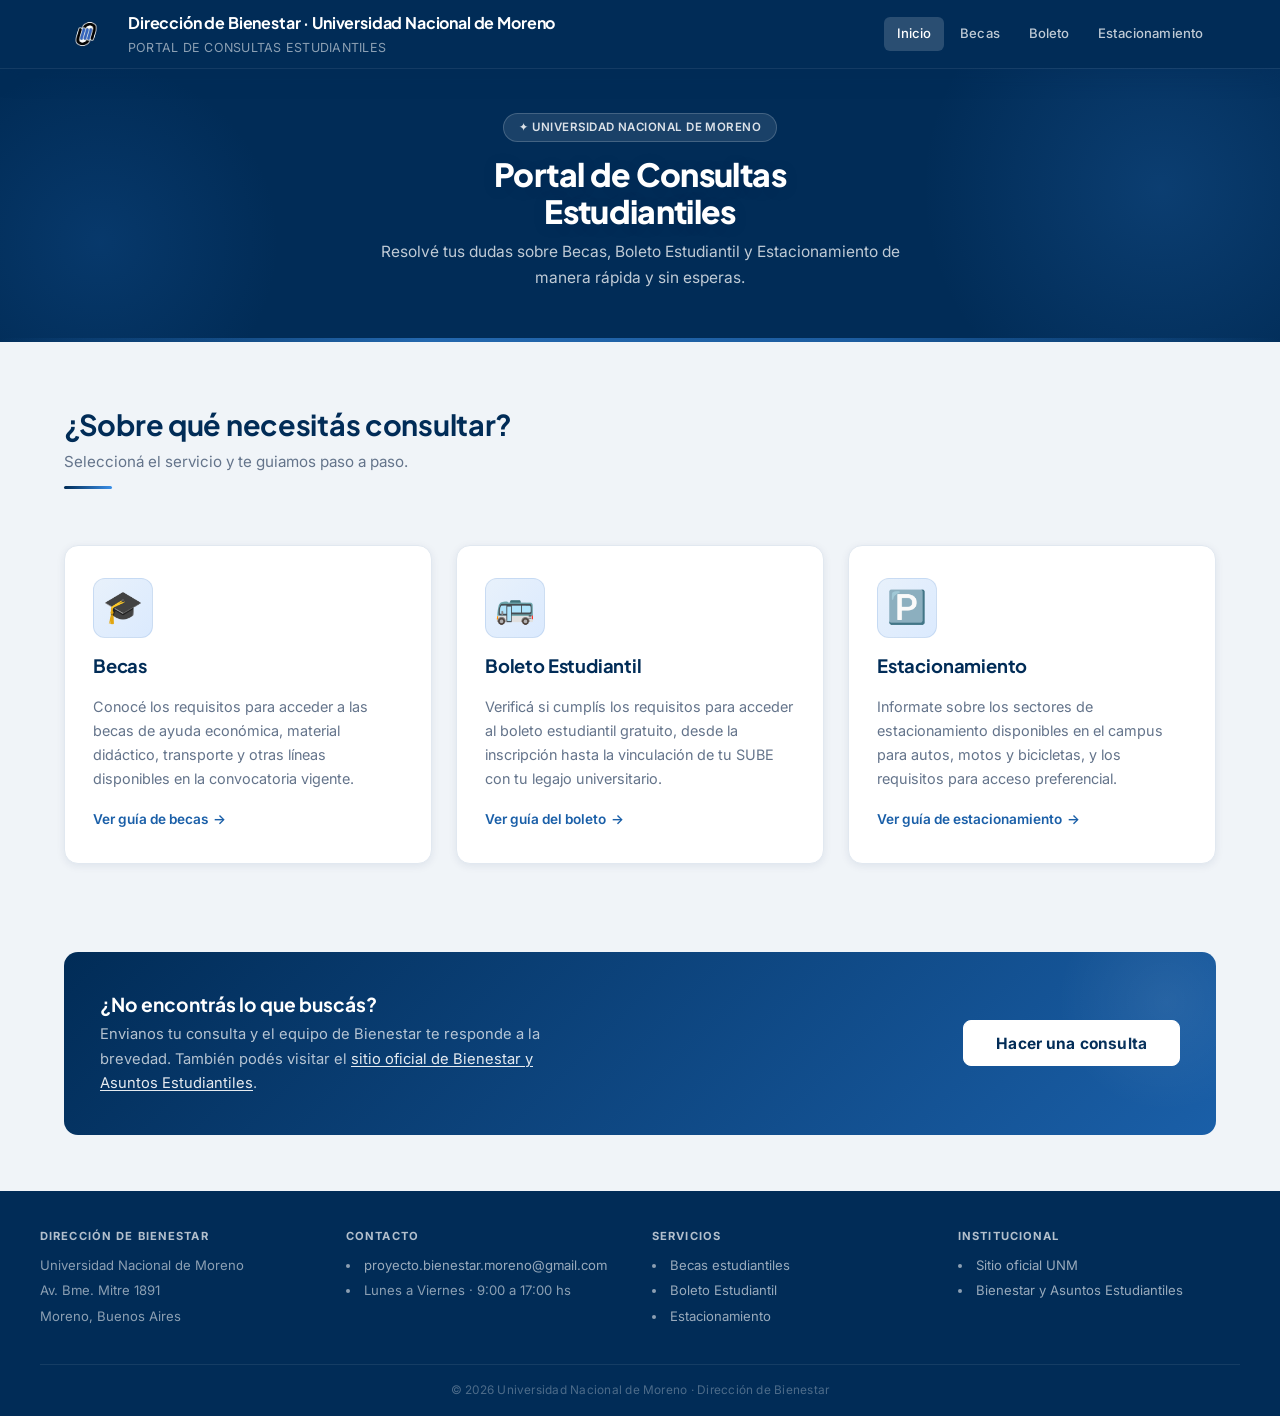
==== index.html @ 37711847 "proyecto entero" ====
<!DOCTYPE html>
<html lang="es">
<head>
  <meta charset="UTF-8" />
  <meta name="viewport" content="width=device-width, initial-scale=1.0" />
  <title>Portal de Consultas Estudiantiles · Dirección de Bienestar · UNM</title>
  <meta name="description" content="Portal de consultas sobre Becas, Boleto Estudiantil y Estacionamiento de la Dirección de Bienestar de la Universidad Nacional de Moreno." />
  <link rel="stylesheet" href="css/styles.css" />
</head>
<body>

  <!-- ===== HEADER ===== -->
  <header class="site-header">
    <div class="header-inner">
      <!-- Logo: si no existe logo.png se muestra el ícono de texto -->
      <img
        src="logo.png"
        alt="Universidad Nacional de Moreno"
        class="header-logo"
        onerror="this.style.display='none'; document.getElementById('logo-placeholder').style.display='flex';"
      />
      <div id="logo-placeholder" class="header-logo-placeholder" style="display:none;">🎓</div>

      <div class="header-titles">
        <div class="title">Dirección de Bienestar · Universidad Nacional de Moreno</div>
        <div class="subtitle">Portal de Consultas Estudiantiles</div>
      </div>

      <nav class="header-nav" aria-label="Navegación principal">
        <a href="index.html" class="active">Inicio</a>
        <a href="becas.html">Becas</a>
        <a href="boleto.html">Boleto</a>
        <a href="estacionamiento.html">Estacionamiento</a>
      </nav>
      <button class="header-menu-btn" id="menu-btn" aria-label="Abrir menú">
        <span></span><span></span><span></span>
      </button>
    </div>
  </header>
  <nav class="mobile-nav" id="mobile-nav" aria-label="Menú mobile">
    <a href="index.html" class="active">Inicio</a>
    <a href="becas.html">Becas</a>
    <a href="boleto.html">Boleto</a>
    <a href="estacionamiento.html">Estacionamiento</a>
  </nav>

  <!-- ===== HERO ===== -->
  <section class="hero" aria-label="Bienvenida">
    <div class="hero-content">
      <div class="hero-chip">✦ Universidad Nacional de Moreno</div>
      <h1>Portal de Consultas<br>Estudiantiles</h1>
      <p>Resolvé tus dudas sobre Becas, Boleto Estudiantil y Estacionamiento de manera rápida y sin esperas.</p>
    </div>
    <div class="hero-divider"></div>
  </section>

  <!-- ===== MAIN ===== -->
  <main>
    <div class="container">
      <section class="section" aria-label="Servicios disponibles">

        <div class="section-intro">
          <h2>¿Sobre qué necesitás consultar?</h2>
          <p>Seleccioná el servicio y te guiamos paso a paso.</p>
          <div class="section-divider"></div>
        </div>

        <!-- Tarjetas principales -->
        <div class="cards-grid">

          <!-- Becas -->
          <a href="becas.html" class="card" aria-label="Ir a Becas">
            <div class="card-icon" aria-hidden="true">🎓</div>
            <div class="card-title">Becas</div>
            <p class="card-desc">
              Conocé los requisitos para acceder a las becas de ayuda económica,
              material didáctico, transporte y otras líneas disponibles en la
              convocatoria vigente.
            </p>
            <span class="card-link">Ver guía de becas</span>
          </a>

          <!-- Boleto Estudiantil -->
          <a href="boleto.html" class="card" aria-label="Ir a Boleto Estudiantil">
            <div class="card-icon" aria-hidden="true">🚌</div>
            <div class="card-title">Boleto Estudiantil</div>
            <p class="card-desc">
              Verificá si cumplís los requisitos para acceder al boleto estudiantil
              gratuito, desde la inscripción hasta la vinculación de tu SUBE con
              tu legajo universitario.
            </p>
            <span class="card-link">Ver guía del boleto</span>
          </a>

          <!-- Estacionamiento -->
          <a href="estacionamiento.html" class="card" aria-label="Ir a Estacionamiento">
            <div class="card-icon" aria-hidden="true">🅿️</div>
            <div class="card-title">Estacionamiento</div>
            <p class="card-desc">
              Informate sobre los sectores de estacionamiento disponibles en el
              campus para autos, motos y bicicletas, y los requisitos para
              acceso preferencial.
            </p>
            <span class="card-link">Ver guía de estacionamiento</span>
          </a>

        </div>
      </section>

      <!-- CTA consulta libre -->
      <div class="cta-banner" role="complementary" aria-label="Consulta libre">
        <div>
          <h3>¿No encontrás lo que buscás?</h3>
          <p>Envianos tu consulta y el equipo de Bienestar te responde a la brevedad. También podés visitar el <a href="https://www.unm.edu.ar/?extension=bienestar-y-asuntos-estudiantiles" target="_blank" rel="noopener">sitio oficial de Bienestar y Asuntos Estudiantiles</a>.</p>
        </div>
        <a href="#consulta-libre" class="btn btn-primary btn-lg" id="open-free-form">
          Hacer una consulta
        </a>
      </div>

    </div>

    <!-- Formulario de consulta libre -->
    <div class="container" id="consulta-libre">
      <section id="contact-form-section" class="form-section hidden" aria-label="Formulario de consulta">
        <h3>Envianos tu consulta</h3>
        <p>Completá el formulario y el equipo de la Dirección de Bienestar se comunicará con vos.</p>

        <form id="contact-form" novalidate>
          <div class="form-grid">

            <div class="form-group">
              <label for="nombre">Nombre <span class="req">*</span></label>
              <input type="text" id="nombre" name="nombre" placeholder="Tu nombre" required autocomplete="given-name" />
              <span class="field-error" data-error="nombre">Este campo es obligatorio.</span>
            </div>

            <div class="form-group">
              <label for="apellido">Apellido <span class="req">*</span></label>
              <input type="text" id="apellido" name="apellido" placeholder="Tu apellido" required autocomplete="family-name" />
              <span class="field-error" data-error="apellido">Este campo es obligatorio.</span>
            </div>

            <div class="form-group">
              <label for="dni">DNI <span class="req">*</span></label>
              <input type="text" id="dni" name="dni" placeholder="Ej: 38123456" required inputmode="numeric" maxlength="8" />
              <span class="field-error" data-error="dni">Ingresá un DNI válido (7 u 8 dígitos).</span>
            </div>

            <div class="form-group">
              <label for="area">Área de consulta <span class="req">*</span></label>
              <select id="area" name="area" required>
                <option value="">Seleccioná un área</option>
                <option value="Becas">Becas</option>
                <option value="Boleto Estudiantil">Boleto Estudiantil</option>
                <option value="Estacionamiento">Estacionamiento</option>
                <option value="Otra">Otra</option>
              </select>
              <span class="field-error" data-error="area">Seleccioná un área.</span>
            </div>

            <div class="form-group full">
              <label for="descripcion">Descripción de tu consulta <span class="req">*</span></label>
              <textarea id="descripcion" name="descripcion" placeholder="Describí tu consulta con el mayor detalle posible..." required></textarea>
              <span class="field-error" data-error="descripcion">Este campo es obligatorio.</span>
            </div>

          </div>

          <div class="form-submit">
            <button type="submit" class="btn btn-primary">Enviar consulta</button>
            <span class="form-mail-hint">
              También podés escribirnos directamente a
              <a href="mailto:proyecto.bienestar.moreno@gmail.com">proyecto.bienestar.moreno@gmail.com</a>
            </span>
          </div>
        </form>

        <!-- Mensaje de confirmación (se muestra tras enviar) -->
        <div class="form-confirm" role="alert" aria-live="polite">
          <span class="confirm-icon">✅</span>
          <h3>¡Consulta recibida!</h3>
          <p>Tu consulta fue registrada correctamente. El equipo de Bienestar se comunicará con vos a la brevedad.</p>
          <p>
            Si preferís, también podés enviarnos un mail a
            <a href="mailto:proyecto.bienestar.moreno@gmail.com" class="mailto-link">proyecto.bienestar.moreno@gmail.com</a>
          </p>
          <a href="index.html" class="btn btn-outline mt-2">Volver al inicio</a>
        </div>

      </section>
    </div>
  </main>

  <!-- ===== FOOTER ===== -->
  <footer class="site-footer" role="contentinfo">
    <div class="footer-inner">
      <div class="footer-col">
        <h4>Dirección de Bienestar</h4>
        <p>Universidad Nacional de Moreno</p>
        <p>Av. Bme. Mitre 1891</p>
        <p>Moreno, Buenos Aires</p>
      </div>
      <div class="footer-col">
        <h4>Contacto</h4>
        <li><a href="mailto:proyecto.bienestar.moreno@gmail.com">proyecto.bienestar.moreno@gmail.com</a></li>
        <li>Lunes a Viernes · 9:00 a 17:00 hs</li>
      </div>
      <div class="footer-col">
        <h4>Servicios</h4>
        <li><a href="becas.html">Becas estudiantiles</a></li>
        <li><a href="boleto.html">Boleto Estudiantil</a></li>
        <li><a href="estacionamiento.html">Estacionamiento</a></li>
      </div>
      <div class="footer-col">
        <h4>Institucional</h4>
        <li><a href="https://www.unm.edu.ar" target="_blank" rel="noopener">Sitio oficial UNM</a></li>
        <li><a href="https://www.unm.edu.ar/?extension=bienestar-y-asuntos-estudiantiles" target="_blank" rel="noopener">Bienestar y Asuntos Estudiantiles</a></li>
      </div>
    </div>
    <div class="footer-bottom">
      © <span id="year"></span> Universidad Nacional de Moreno · Dirección de Bienestar
    </div>
  </footer>

  <script src="js/app.js"></script>
  <script>
    // Año dinámico en el footer
    document.getElementById('year').textContent = new Date().getFullYear();

    // Botón "Hacer una consulta" → muestra y hace scroll al formulario
    document.getElementById('open-free-form').addEventListener('click', function (e) {
      e.preventDefault();
      const section = document.getElementById('contact-form-section');
      section.classList.remove('hidden');
      setTimeout(function () {
        section.scrollIntoView({ behavior: 'smooth', block: 'start' });
      }, 50);
    });

    // Inicializar formulario de contacto (área: Otra por defecto desde home)
    initContactForm('contact-form', 'Otra');
  </script>
</body>
</html>
---- css/styles.css ----
/* ============================================================
   Dirección de Bienestar · Universidad Nacional de Moreno
   ============================================================ */

@import url('https://fonts.googleapis.com/css2?family=Inter:wght@300;400;500;600;700;800&family=Plus+Jakarta+Sans:wght@400;500;600;700;800&display=swap');

/* ============================================================
   VARIABLES
   ============================================================ */
:root {
  /* Marca */
  --azul-institucional: #012c57;
  --azul-medio:         #1a5fa8;
  --azul-claro:         #2e7dd1;
  --azul-acento:        #3a8fe8;
  --blanco:             #ffffff;
  --negro:              #0f172a;

  /* Fondos */
  --fondo-base:         #f0f4f8;
  --fondo-card:         #ffffff;
  --fondo-sutil:        #f8fafc;

  /* Grises */
  --gris-borde:         #e1e8f0;
  --gris-medio:         #cbd5e1;
  --gris-texto:         #64748b;
  --gris-suave:         #94a3b8;

  /* Estados */
  --verde:              #059669;
  --verde-bg:           #ecfdf5;
  --verde-borde:        #a7f3d0;
  --naranja:            #d97706;
  --naranja-bg:         #fffbeb;
  --naranja-borde:      #fde68a;
  --rojo:               #dc2626;
  --rojo-bg:            #fef2f2;

  /* Sombras */
  --sombra-xs:  0 1px 2px rgba(1,44,87,.06);
  --sombra-sm:  0 2px 8px rgba(1,44,87,.08);
  --sombra-md:  0 4px 20px rgba(1,44,87,.10);
  --sombra-lg:  0 12px 40px rgba(1,44,87,.14);
  --sombra-xl:  0 24px 64px rgba(1,44,87,.18);

  /* Forma */
  --radio:      14px;
  --radio-sm:   8px;
  --radio-lg:   20px;
  --trans:      0.2s ease;
}

/* ============================================================
   RESET Y BASE
   ============================================================ */
*, *::before, *::after { box-sizing: border-box; margin: 0; padding: 0; }

html { scroll-behavior: smooth; font-size: 16px; -webkit-font-smoothing: antialiased; }

body {
  font-family: 'Inter', system-ui, sans-serif;
  background: var(--fondo-base);
  color: var(--negro);
  line-height: 1.65;
  min-height: 100vh;
  display: flex;
  flex-direction: column;
}

img { max-width: 100%; display: block; }
a   { color: var(--azul-medio); text-decoration: none; }
a:hover { text-decoration: underline; }
ul  { list-style: none; }

h1 { font-family: 'Plus Jakarta Sans', sans-serif; font-size: clamp(1.6rem, 4vw, 2.4rem); font-weight: 800; line-height: 1.15; letter-spacing: -.02em; }
h2 { font-family: 'Plus Jakarta Sans', sans-serif; font-size: clamp(1.25rem, 3vw, 1.8rem); font-weight: 700; line-height: 1.25; letter-spacing: -.01em; }
h3 { font-family: 'Plus Jakarta Sans', sans-serif; font-size: 1.1rem; font-weight: 700; line-height: 1.35; }
p  { color: var(--gris-texto); }

main { flex: 1; }

.container {
  max-width: 1200px;
  margin: 0 auto;
  padding: 0 1.5rem;
}

.section { padding: 4rem 0; }

/* ============================================================
   HEADER
   ============================================================ */
.site-header {
  background: var(--azul-institucional);
  position: sticky;
  top: 0;
  z-index: 100;
  box-shadow: 0 1px 0 rgba(255,255,255,.08), 0 4px 24px rgba(1,44,87,.35);
}

.header-inner {
  max-width: 1200px;
  margin: 0 auto;
  padding: 0 1.5rem;
  display: flex;
  align-items: center;
  gap: 1.25rem;
  height: 68px;
}

.header-logo {
  height: 44px;
  width: auto;
  flex-shrink: 0;
}

.header-logo-placeholder {
  background: rgba(255,255,255,.12);
  border-radius: 10px;
  width: 44px;
  height: 44px;
  display: flex;
  align-items: center;
  justify-content: center;
  font-size: 1.35rem;
  flex-shrink: 0;
}

.header-titles { flex: 1; min-width: 0; }

.header-titles .title {
  font-family: 'Plus Jakarta Sans', sans-serif;
  font-size: clamp(.82rem, 2.2vw, 1rem);
  font-weight: 700;
  color: var(--blanco);
  white-space: nowrap;
  overflow: hidden;
  text-overflow: ellipsis;
  letter-spacing: -.01em;
}

.header-titles .subtitle {
  font-size: clamp(.68rem, 1.8vw, .78rem);
  color: rgba(255,255,255,.55);
  font-weight: 400;
  margin-top: 2px;
  letter-spacing: .02em;
  text-transform: uppercase;
}

.header-nav {
  display: flex;
  gap: .2rem;
  align-items: center;
}

.header-nav a {
  color: rgba(255,255,255,.75);
  font-size: .82rem;
  font-weight: 500;
  padding: .4rem .8rem;
  border-radius: 6px;
  transition: background var(--trans), color var(--trans);
  white-space: nowrap;
  letter-spacing: .01em;
}

.header-nav a:hover,
.header-nav a.active {
  background: rgba(255,255,255,.12);
  color: var(--blanco);
  text-decoration: none;
}

.header-nav a.active {
  background: rgba(255,255,255,.16);
  color: var(--blanco);
}

/* ============================================================
   HERO
   ============================================================ */
.hero {
  background: var(--azul-institucional);
  color: var(--blanco);
  padding: 2.75rem 1.5rem 3.25rem;
  text-align: center;
  position: relative;
  overflow: hidden;
}

/* Círculo decorativo fondo */
.hero::before {
  content: '';
  position: absolute;
  top: -120px;
  right: -120px;
  width: 480px;
  height: 480px;
  background: radial-gradient(circle, rgba(58,143,232,.18) 0%, transparent 70%);
  pointer-events: none;
}

.hero::after {
  content: '';
  position: absolute;
  bottom: -80px;
  left: -80px;
  width: 360px;
  height: 360px;
  background: radial-gradient(circle, rgba(26,95,168,.25) 0%, transparent 70%);
  pointer-events: none;
}

.hero-content {
  position: relative;
  max-width: 680px;
  margin: 0 auto;
  z-index: 1;
}

/* Chip sobre el título */
.hero-chip {
  display: inline-flex;
  align-items: center;
  gap: .5rem;
  background: rgba(255,255,255,.1);
  border: 1px solid rgba(255,255,255,.18);
  border-radius: 99px;
  padding: .28rem .9rem;
  font-size: .72rem;
  font-weight: 600;
  color: rgba(255,255,255,.85);
  letter-spacing: .04em;
  text-transform: uppercase;
  margin-bottom: .85rem;
}

.hero h1 {
  color: var(--blanco);
  margin-bottom: .6rem;
  font-size: clamp(1.4rem, 3.5vw, 2rem);
  text-shadow: 0 2px 12px rgba(1,44,87,.3);
}

.hero p {
  color: rgba(255,255,255,.75);
  font-size: .97rem;
  line-height: 1.65;
  max-width: 520px;
  margin: 0 auto;
}

/* Línea decorativa bajo el hero */
.hero-divider {
  position: absolute;
  bottom: 0;
  left: 0;
  right: 0;
  height: 4px;
  background: linear-gradient(90deg, transparent, var(--azul-acento), var(--azul-claro), transparent);
  opacity: .6;
}

/* ============================================================
   CARDS HOME
   ============================================================ */
.cards-grid {
  display: grid;
  grid-template-columns: repeat(auto-fit, minmax(290px, 1fr));
  gap: 1.5rem;
  padding: 3rem 0 1.5rem;
}

.card {
  background: var(--fondo-card);
  border-radius: var(--radio);
  box-shadow: var(--sombra-sm);
  padding: 2rem 1.75rem;
  display: flex;
  flex-direction: column;
  align-items: flex-start;
  gap: .85rem;
  border: 1.5px solid var(--gris-borde);
  transition: transform var(--trans), box-shadow var(--trans), border-color var(--trans);
  cursor: pointer;
  text-decoration: none;
  color: inherit;
  position: relative;
  overflow: hidden;
}

/* Línea de acento superior en hover */
.card::before {
  content: '';
  position: absolute;
  top: 0; left: 0; right: 0;
  height: 3px;
  background: linear-gradient(90deg, var(--azul-institucional), var(--azul-acento));
  opacity: 0;
  transition: opacity var(--trans);
}

.card:hover {
  transform: translateY(-5px);
  box-shadow: var(--sombra-lg);
  border-color: var(--azul-claro);
  text-decoration: none;
}

.card:hover::before { opacity: 1; }

.card-icon {
  font-size: 2rem;
  background: linear-gradient(135deg, #e8f1fb, #dbeafe);
  width: 60px;
  height: 60px;
  border-radius: 12px;
  display: flex;
  align-items: center;
  justify-content: center;
  border: 1px solid rgba(26,95,168,.12);
}

.card-title {
  font-family: 'Plus Jakarta Sans', sans-serif;
  font-size: 1.15rem;
  font-weight: 700;
  color: var(--azul-institucional);
  letter-spacing: -.01em;
}

.card-desc {
  color: var(--gris-texto);
  font-size: .9rem;
  flex: 1;
  line-height: 1.65;
}

.card-link {
  color: var(--azul-medio);
  font-size: .85rem;
  font-weight: 600;
  display: inline-flex;
  align-items: center;
  gap: .3rem;
  margin-top: .25rem;
  transition: gap var(--trans);
}

.card-link::after { content: '→'; }
.card:hover .card-link { gap: .5rem; }

/* ============================================================
   SECCIÓN INTRO HOME
   ============================================================ */
.section-intro {
  margin-bottom: .5rem;
}

.section-intro h2 { color: var(--azul-institucional); margin-bottom: .4rem; }
.section-intro p  { font-size: .95rem; }

/* Separador decorativo */
.section-divider {
  width: 48px;
  height: 3px;
  background: linear-gradient(90deg, var(--azul-institucional), var(--azul-acento));
  border-radius: 99px;
  margin: .75rem 0 0;
}

/* ============================================================
   CTA BANNER
   ============================================================ */
.cta-banner {
  background: linear-gradient(135deg, var(--azul-institucional) 0%, var(--azul-medio) 100%);
  border-radius: var(--radio);
  padding: 2.5rem 2.25rem;
  display: flex;
  align-items: center;
  justify-content: space-between;
  gap: 1.75rem;
  flex-wrap: wrap;
  margin-bottom: 3.5rem;
  position: relative;
  overflow: hidden;
}

.cta-banner::after {
  content: '';
  position: absolute;
  right: -60px;
  top: -60px;
  width: 220px;
  height: 220px;
  background: radial-gradient(circle, rgba(255,255,255,.07) 0%, transparent 70%);
  pointer-events: none;
}

.cta-banner h3 {
  color: var(--blanco);
  font-size: 1.2rem;
  margin-bottom: .3rem;
}

.cta-banner p {
  color: rgba(255,255,255,.7);
  font-size: .92rem;
  max-width: 480px;
}

.cta-banner p a {
  color: rgba(255,255,255,.9);
  text-decoration: underline;
  text-underline-offset: 2px;
}

.cta-banner .btn-primary {
  background: var(--blanco);
  color: var(--azul-institucional);
  border-color: var(--blanco);
  white-space: nowrap;
  font-weight: 700;
  flex-shrink: 0;
}

.cta-banner .btn-primary:hover {
  background: rgba(255,255,255,.9);
  border-color: rgba(255,255,255,.9);
  color: var(--azul-institucional);
}

/* ============================================================
   BOTONES
   ============================================================ */
.btn {
  display: inline-flex;
  align-items: center;
  justify-content: center;
  gap: .5rem;
  padding: .72rem 1.5rem;
  border-radius: var(--radio-sm);
  font-family: 'Inter', sans-serif;
  font-size: .9rem;
  font-weight: 600;
  cursor: pointer;
  border: 1.5px solid transparent;
  transition: all var(--trans);
  text-decoration: none;
  line-height: 1;
  white-space: nowrap;
  letter-spacing: .01em;
}

.btn-primary {
  background: var(--azul-medio);
  color: var(--blanco);
  border-color: var(--azul-medio);
}
.btn-primary:hover {
  background: var(--azul-institucional);
  border-color: var(--azul-institucional);
  color: var(--blanco);
  text-decoration: none;
  transform: translateY(-1px);
  box-shadow: 0 4px 12px rgba(1,44,87,.25);
}

.btn-outline {
  background: transparent;
  color: var(--azul-medio);
  border-color: var(--azul-medio);
}
.btn-outline:hover {
  background: var(--azul-medio);
  color: var(--blanco);
  text-decoration: none;
}

.btn-ghost {
  background: transparent;
  color: var(--gris-texto);
  border-color: var(--gris-borde);
}
.btn-ghost:hover {
  background: var(--fondo-sutil);
  color: var(--negro);
  text-decoration: none;
}

.btn-sm  { padding: .42rem .85rem; font-size: .8rem; }
.btn-lg  { padding: .9rem 2rem; font-size: .97rem; }

.btn-warning { background: transparent; color: #b45309; border-color: #d97706; }
.btn-warning:hover { background: #d97706; color: var(--blanco); text-decoration: none; }

.btn-danger { background: transparent; color: var(--rojo); border-color: var(--rojo); }
.btn-danger:hover { background: var(--rojo); color: var(--blanco); text-decoration: none; }

/* ============================================================
   FOOTER
   ============================================================ */
.site-footer {
  background: var(--azul-institucional);
  color: rgba(255,255,255,.7);
  padding: 2.25rem 1.5rem 0;
  margin-top: auto;
}

.footer-inner {
  max-width: 1200px;
  margin: 0 auto;
  display: grid;
  grid-template-columns: repeat(auto-fit, minmax(185px, 1fr));
  gap: 1.5rem;
  padding-bottom: 2rem;
}

.footer-col h4 {
  color: var(--blanco);
  font-size: .7rem;
  font-weight: 700;
  text-transform: uppercase;
  letter-spacing: .1em;
  margin-bottom: .65rem;
  opacity: .7;
}

.footer-col p,
.footer-col li {
  font-size: .82rem;
  color: rgba(255,255,255,.55);
  margin-bottom: .35rem;
  line-height: 1.5;
}

.footer-col a {
  color: rgba(255,255,255,.6);
  transition: color var(--trans);
}
.footer-col a:hover {
  color: var(--blanco);
  text-decoration: none;
}

.footer-bottom {
  max-width: 1200px;
  margin: 0 auto;
  padding: 1rem 0;
  border-top: 1px solid rgba(255,255,255,.08);
  text-align: center;
  font-size: .74rem;
  color: rgba(255,255,255,.3);
  letter-spacing: .02em;
}

/* ============================================================
   WIZARD
   ============================================================ */
.wizard-page {
  max-width: 700px;
  margin: 0 auto;
  padding: 2.5rem 1.5rem 5rem;
}

.wizard-back {
  display: inline-flex;
  align-items: center;
  gap: .45rem;
  color: var(--gris-texto);
  font-size: .84rem;
  font-weight: 500;
  margin-bottom: 2rem;
  cursor: pointer;
  background: none;
  border: none;
  font-family: inherit;
  padding: 0;
  transition: color var(--trans);
}
.wizard-back:hover { color: var(--azul-medio); }
.wizard-back::before { content: '←'; font-size: 1rem; }

.wizard-header { margin-bottom: 2rem; }
.wizard-header h2 {
  color: var(--azul-institucional);
  margin-bottom: .4rem;
}
.wizard-header p { font-size: .92rem; }

/* Barra de progreso */
.progress-bar-wrap { margin-bottom: 2rem; }

.progress-label {
  display: flex;
  justify-content: space-between;
  font-size: .76rem;
  color: var(--gris-suave);
  margin-bottom: .5rem;
  font-weight: 500;
  letter-spacing: .02em;
  text-transform: uppercase;
}

.progress-track {
  height: 4px;
  background: var(--gris-borde);
  border-radius: 99px;
  overflow: hidden;
}

.progress-fill {
  height: 100%;
  background: linear-gradient(90deg, var(--azul-institucional), var(--azul-acento));
  border-radius: 99px;
  transition: width .45s cubic-bezier(.4,0,.2,1);
}

/* Tarjeta de pregunta */
.wizard-card {
  background: var(--blanco);
  border-radius: var(--radio);
  box-shadow: var(--sombra-md);
  padding: 2.5rem 2.25rem;
  border: 1.5px solid var(--gris-borde);
  animation: slideUp .3s ease both;
}

@keyframes slideUp {
  from { opacity: 0; transform: translateY(12px); }
  to   { opacity: 1; transform: translateY(0); }
}

.wizard-question {
  font-family: 'Plus Jakarta Sans', sans-serif;
  font-size: 1.1rem;
  font-weight: 700;
  color: var(--azul-institucional);
  line-height: 1.5;
  margin-bottom: 1.75rem;
}

.wizard-options {
  display: flex;
  gap: .85rem;
  flex-wrap: wrap;
}

.wizard-options .btn {
  flex: 1;
  min-width: 120px;
  justify-content: center;
  padding: .85rem 1.25rem;
  font-size: .92rem;
  border-radius: var(--radio-sm);
}

.duda-btn-wrap {
  margin-top: 1.5rem;
  padding-top: 1.25rem;
  border-top: 1px solid var(--gris-borde);
  display: flex;
  align-items: center;
  gap: 1rem;
  flex-wrap: wrap;
}

.duda-btn-wrap span {
  font-size: .82rem;
  color: var(--gris-suave);
}

/* Mensajes de resultado */
.wizard-result { animation: slideUp .3s ease both; }

.result-box {
  border-radius: var(--radio);
  padding: 1.5rem 1.75rem;
  margin-bottom: 1rem;
  display: flex;
  gap: 1rem;
  align-items: flex-start;
  border-width: 1.5px;
  border-style: solid;
}

.result-box.warning { background: var(--naranja-bg); border-color: var(--naranja-borde); }
.result-box.success { background: var(--verde-bg);   border-color: var(--verde-borde); }
.result-box.info    { background: #eff6ff;            border-color: #bfdbfe; }

.result-icon { font-size: 1.5rem; line-height: 1; flex-shrink: 0; margin-top: .1rem; }

.result-content h3 { font-size: .95rem; font-weight: 700; margin-bottom: .3rem; }

.result-box.warning .result-content h3 { color: #92400e; }
.result-box.success .result-content h3 { color: #065f46; }
.result-box.info    .result-content h3 { color: #1e40af; }

.result-box.warning .result-content p { color: #78350f; font-size: .88rem; }
.result-box.success .result-content p { color: #047857; font-size: .88rem; }
.result-box.info    .result-content p { color: #1d4ed8; font-size: .88rem; }

.result-actions {
  display: flex;
  gap: .85rem;
  flex-wrap: wrap;
  margin-top: 1.25rem;
}

/* ============================================================
   FORMULARIO DE CONTACTO
   ============================================================ */
.form-section {
  background: var(--blanco);
  border-radius: var(--radio);
  box-shadow: var(--sombra-md);
  padding: 2.25rem 2rem;
  margin-top: 1.5rem;
  border: 1.5px solid var(--gris-borde);
  animation: slideUp .3s ease both;
}

.form-section h3 { color: var(--azul-institucional); margin-bottom: .3rem; }
.form-section > p { color: var(--gris-texto); margin-bottom: 1.75rem; font-size: .9rem; }

.form-grid {
  display: grid;
  grid-template-columns: 1fr 1fr;
  gap: 1rem;
}

.form-group {
  display: flex;
  flex-direction: column;
  gap: .35rem;
}

.form-group.full { grid-column: 1 / -1; }

label {
  font-size: .82rem;
  font-weight: 600;
  color: var(--negro);
  letter-spacing: .01em;
}

label .req { color: var(--rojo); margin-left: 2px; }

input, select, textarea {
  font-family: 'Inter', sans-serif;
  font-size: .9rem;
  padding: .62rem .95rem;
  border: 1.5px solid var(--gris-borde);
  border-radius: var(--radio-sm);
  background: var(--blanco);
  color: var(--negro);
  transition: border-color var(--trans), box-shadow var(--trans);
  outline: none;
  width: 100%;
}

input:focus, select:focus, textarea:focus {
  border-color: var(--azul-medio);
  box-shadow: 0 0 0 3px rgba(26,95,168,.1);
}

input.error, select.error, textarea.error { border-color: var(--rojo); }

textarea { resize: vertical; min-height: 120px; }

.field-error { font-size: .76rem; color: var(--rojo); display: none; }
.field-error.visible { display: block; }

.form-submit {
  margin-top: 1rem;
  display: flex;
  align-items: center;
  gap: 1rem;
  flex-wrap: wrap;
}

.form-mail-hint { font-size: .78rem; color: var(--gris-texto); }
.form-mail-hint a { color: var(--azul-medio); }

.form-confirm {
  display: none;
  flex-direction: column;
  align-items: center;
  text-align: center;
  gap: .85rem;
  padding: 2rem 0 .5rem;
  animation: slideUp .3s ease both;
}
.form-confirm.visible { display: flex; }
.form-confirm .confirm-icon { font-size: 3rem; }
.form-confirm h3 { color: var(--verde); }
.form-confirm p  { font-size: .9rem; }

/* ============================================================
   ESTACIONAMIENTO — Selección vehículo
   ============================================================ */
.vehicle-grid {
  display: grid;
  grid-template-columns: repeat(3, 1fr);
  gap: 1rem;
  margin: 1.5rem 0 1.75rem;
}

.vehicle-card {
  background: var(--blanco);
  border: 1.5px solid var(--gris-borde);
  border-radius: var(--radio);
  padding: 1.75rem 1rem;
  text-align: center;
  cursor: pointer;
  transition: all var(--trans);
  display: flex;
  flex-direction: column;
  align-items: center;
  gap: .6rem;
  font-family: inherit;
}

.vehicle-card:hover {
  border-color: var(--azul-medio);
  box-shadow: var(--sombra-md);
  transform: translateY(-3px);
  background: #f0f6ff;
}

.vehicle-card .v-icon  { font-size: 2.25rem; }
.vehicle-card .v-label { font-weight: 600; font-size: .88rem; color: var(--azul-institucional); }

/* ============================================================
   IDENTIFICACIÓN INICIAL
   ============================================================ */
.ident-screen {
  max-width: 680px;
  margin: 3rem auto;
  padding: 0 1.5rem;
  animation: slideUp .3s ease both;
}

.ident-screen-card {
  background: var(--blanco);
  border-radius: var(--radio);
  box-shadow: var(--sombra-md);
  padding: 2.75rem 2.5rem;
  text-align: center;
  border: 1.5px solid var(--gris-borde);
}

.ident-screen-icon { font-size: 2.5rem; margin-bottom: .75rem; }

.ident-screen-card h3 {
  color: var(--azul-institucional);
  margin-bottom: .4rem;
}

.ident-screen-card > p {
  color: var(--gris-texto);
  margin-bottom: 2rem;
  font-size: .9rem;
}

.ident-grid {
  display: grid;
  grid-template-columns: 1fr 1fr 1fr;
  gap: .9rem;
  text-align: left;
}

.ident-ok {
  background: var(--verde-bg);
  border: 1.5px solid var(--verde-borde);
  border-radius: var(--radio-sm);
  padding: .65rem 1rem;
  font-size: .87rem;
  color: #065f46 !important;
  margin-top: .85rem;
  animation: slideUp .2s ease both;
}

.ident-prefill-banner {
  background: var(--verde-bg);
  border: 1.5px solid var(--verde-borde);
  border-radius: var(--radio-sm);
  padding: .6rem 1rem;
  font-size: .87rem;
  color: #065f46;
  margin-bottom: 1.25rem;
}

/* ============================================================
   ADMIN PANEL
   ============================================================ */
.admin-login {
  min-height: 100vh;
  display: flex;
  align-items: center;
  justify-content: center;
  background: var(--fondo-base);
  padding: 1.5rem;
}

.login-box {
  background: var(--blanco);
  border-radius: var(--radio);
  box-shadow: var(--sombra-xl);
  padding: 2.75rem 2.5rem;
  width: 100%;
  max-width: 390px;
  text-align: center;
  border: 1.5px solid var(--gris-borde);
}

.login-box .login-icon { font-size: 2.75rem; margin-bottom: 1rem; display: block; }
.login-box h2 { color: var(--azul-institucional); margin-bottom: .3rem; }
.login-box > p { margin-bottom: 1.75rem; font-size: .9rem; }

.login-error {
  display: none;
  background: var(--rojo-bg);
  border: 1.5px solid #fca5a5;
  border-radius: var(--radio-sm);
  padding: .6rem .9rem;
  font-size: .84rem;
  color: var(--rojo);
  margin-bottom: .9rem;
  text-align: left;
}
.login-error.visible { display: block; }

.admin-panel { display: none; }
.admin-panel.visible { display: block; min-height: 100vh; }

.admin-header {
  background: var(--azul-institucional);
  color: var(--blanco);
  padding: 1rem 2rem;
  display: flex;
  align-items: center;
  justify-content: space-between;
  gap: 1rem;
  flex-wrap: wrap;
  box-shadow: 0 2px 12px rgba(1,44,87,.3);
}

.admin-header h1 {
  font-size: 1rem;
  color: var(--blanco);
  font-family: 'Plus Jakarta Sans', sans-serif;
  font-weight: 700;
}

.admin-toolbar {
  background: var(--blanco);
  border-bottom: 1px solid var(--gris-borde);
  padding: .85rem 2rem;
  display: flex;
  align-items: center;
  gap: .75rem;
  flex-wrap: wrap;
}

.admin-stats {
  display: flex;
  gap: 1rem;
  padding: 1.25rem 2rem;
  flex-wrap: wrap;
  background: var(--fondo-base);
  border-bottom: 1px solid var(--gris-borde);
}

.stat-chip {
  background: var(--blanco);
  border-radius: var(--radio-sm);
  padding: .85rem 1.5rem;
  box-shadow: var(--sombra-xs);
  text-align: center;
  min-width: 100px;
  border: 1px solid var(--gris-borde);
}

.stat-chip .stat-num {
  font-size: 1.75rem;
  font-weight: 800;
  color: var(--azul-institucional);
  display: block;
  line-height: 1;
  font-family: 'Plus Jakarta Sans', sans-serif;
}

.stat-chip .stat-label {
  font-size: .72rem;
  color: var(--gris-suave);
  font-weight: 600;
  text-transform: uppercase;
  letter-spacing: .05em;
  margin-top: .25rem;
  display: block;
}

.admin-table-wrap {
  padding: 1.5rem 2rem 3rem;
  overflow-x: auto;
}

.admin-table {
  width: 100%;
  border-collapse: collapse;
  background: var(--blanco);
  border-radius: var(--radio);
  overflow: hidden;
  box-shadow: var(--sombra-sm);
  font-size: .84rem;
  min-width: 800px;
  border: 1px solid var(--gris-borde);
}

.admin-table th {
  background: var(--azul-institucional);
  color: rgba(255,255,255,.85);
  padding: .85rem 1rem;
  text-align: left;
  font-weight: 600;
  font-size: .72rem;
  text-transform: uppercase;
  letter-spacing: .06em;
  white-space: nowrap;
}

.admin-table td {
  padding: .85rem 1rem;
  border-bottom: 1px solid var(--fondo-base);
  vertical-align: middle;
  color: var(--negro);
}

.admin-table tr:last-child td { border-bottom: none; }
.admin-table tr:hover td { background: #f5f9ff; }

.admin-table .desc-cell {
  max-width: 240px;
  white-space: normal;
  word-break: break-word;
  font-size: .8rem;
  color: var(--gris-texto);
  line-height: 1.5;
}

.badge {
  display: inline-flex;
  align-items: center;
  padding: .22rem .6rem;
  border-radius: 99px;
  font-size: .72rem;
  font-weight: 700;
  letter-spacing: .02em;
}

.badge-pendiente   { background: #fef3c7; color: #92400e; }
.badge-proceso     { background: #dbeafe; color: #1e40af; }
.badge-resuelto    { background: #d1fae5; color: #065f46; }
.badge-escalada    { background: #fee2e2; color: #991b1b; }
.badge-autogestion { background: #dcfce7; color: #166534; }

.status-select {
  font-size: .8rem;
  padding: .3rem .55rem;
  border-radius: var(--radio-sm);
  border: 1.5px solid var(--gris-borde);
  cursor: pointer;
  font-family: inherit;
  background: var(--blanco);
  color: var(--negro);
}

.empty-state {
  text-align: center;
  padding: 3.5rem;
  color: var(--gris-texto);
}
.empty-state .empty-icon { font-size: 2.75rem; margin-bottom: .75rem; display: block; }
.loading-state {
  text-align: center;
  padding: 3rem;
  color: var(--gris-suave);
  font-size: .9rem;
}

/* ============================================================
   UTILIDADES
   ============================================================ */
.hidden      { display: none !important; }
.text-center { text-align: center; }
.mt-1 { margin-top: .5rem; }
.mt-2 { margin-top: 1rem; }
.mt-3 { margin-top: 1.5rem; }

/* ============================================================
   RESPONSIVE
   ============================================================ */
@media (max-width: 768px) {
  .header-nav          { display: none; }
  .cards-grid          { grid-template-columns: 1fr; gap: 1rem; }
  .form-grid           { grid-template-columns: 1fr; }
  .form-group.full     { grid-column: auto; }
  .wizard-card         { padding: 1.5rem 1.25rem; }
  .wizard-options      { flex-direction: column; }
  .wizard-options .btn { width: 100%; }
  .cta-banner          { flex-direction: column; text-align: center; gap: 1.25rem; }
  .cta-banner p        { max-width: 100%; }
  .admin-table-wrap    { padding: 1rem; }
  .admin-stats         { padding: 1rem; gap: .75rem; }
  .admin-toolbar       { padding: .75rem 1rem; gap: .5rem; }
  .footer-inner        { grid-template-columns: 1fr 1fr; gap: 1.5rem; }
  .stat-chip           { min-width: 80px; padding: .7rem 1rem; }
  .ident-grid          { grid-template-columns: 1fr; }
  .vehicle-grid        { grid-template-columns: repeat(3, 1fr); gap: .75rem; }
  .vehicle-card        { padding: 1.25rem .5rem; }
  .vehicle-card .v-icon { font-size: 1.75rem; }
  .result-actions      { flex-direction: column; }
  .result-actions .btn { width: 100%; justify-content: center; }
  .wizard-page         { padding: 1.75rem 1rem 3.5rem; }
  .section             { padding: 2.5rem 0; }
}

@media (max-width: 540px) {
  .hero              { padding: 2rem 1rem 2.5rem; }
  .hero-chip         { font-size: .65rem; padding: .25rem .75rem; }
  .section           { padding: 2rem 0; }
  .wizard-page       { padding: 1.25rem 1rem 3rem; }
  .vehicle-grid      { grid-template-columns: 1fr; }
  .login-box         { padding: 2rem 1.25rem; }
  .admin-header      { padding: .9rem 1rem; flex-direction: column; align-items: flex-start; gap: .75rem; }
  .ident-screen-card { padding: 1.75rem 1.25rem; }
  .footer-inner      { grid-template-columns: 1fr; gap: 1.25rem; }
  .cards-grid        { padding: 1.5rem 0 1rem; }
  .cta-banner        { padding: 1.75rem 1.25rem; }
  .wizard-question   { font-size: 1rem; }
  .duda-btn-wrap     { flex-direction: column; align-items: flex-start; gap: .6rem; }
  .form-section      { padding: 1.75rem 1.25rem; }
  .admin-stats       { padding: .75rem; }
  .stat-chip .stat-num { font-size: 1.4rem; }
}

/* ============================================================
   MENÚ HAMBURGUESA MOBILE
   ============================================================ */

.header-menu-btn {
  display: none;
  background: none;
  border: none;
  cursor: pointer;
  padding: .4rem;
  margin-left: auto;
  flex-direction: column;
  gap: 5px;
}

.header-menu-btn span {
  display: block;
  width: 22px;
  height: 2px;
  background: rgba(255,255,255,.85);
  border-radius: 2px;
  transition: all var(--trans);
}

.mobile-nav {
  display: none;
  background: rgba(1,44,87,.98);
  border-top: 1px solid rgba(255,255,255,.08);
}

.mobile-nav.open { display: block; }

.mobile-nav a {
  display: block;
  color: rgba(255,255,255,.8);
  font-size: .92rem;
  font-weight: 500;
  padding: .9rem 1.5rem;
  border-bottom: 1px solid rgba(255,255,255,.06);
  transition: background var(--trans), color var(--trans);
}

.mobile-nav a:last-child { border-bottom: none; }

.mobile-nav a:hover,
.mobile-nav a.active {
  background: rgba(255,255,255,.08);
  color: var(--blanco);
  text-decoration: none;
}

@media (max-width: 768px) {
  .header-menu-btn { display: flex; }
  .header-nav { display: none; }
}
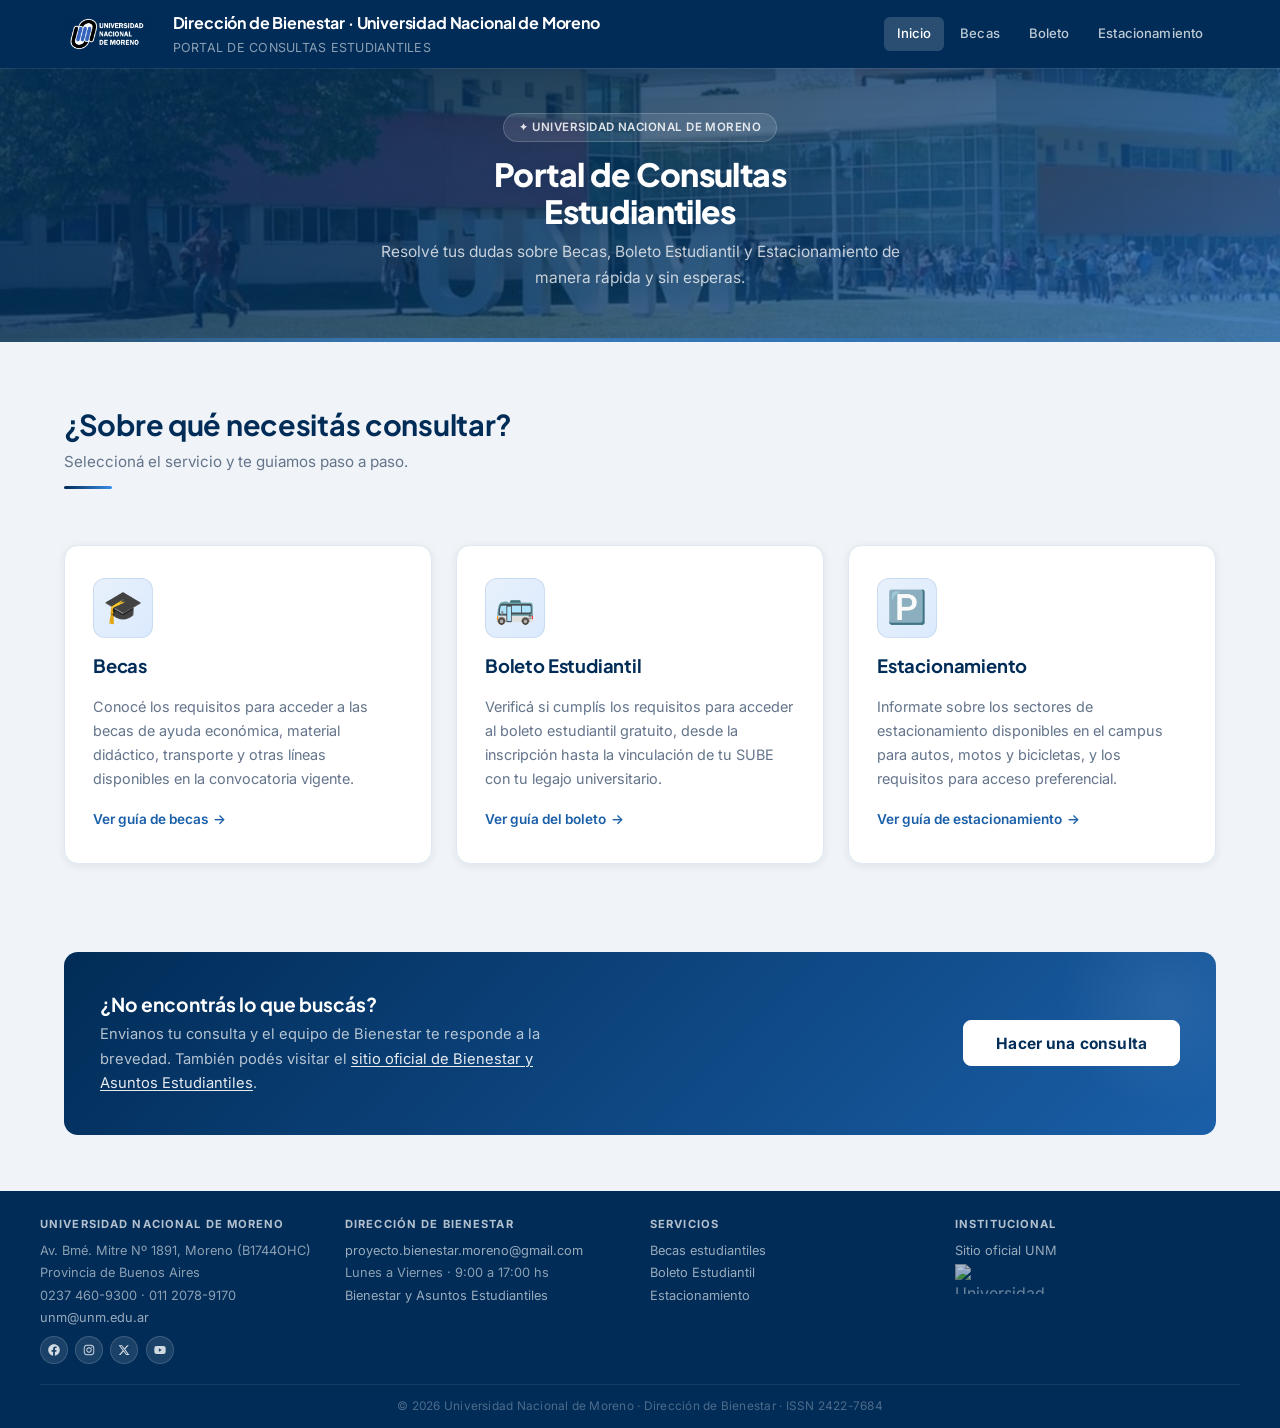
==== commit ee96f118: "actualización actualización 16-6" ====
--- a/index.html
+++ b/index.html
@@ -6,6 +6,7 @@
   <title>Portal de Consultas Estudiantiles · Dirección de Bienestar · UNM</title>
   <meta name="description" content="Portal de consultas sobre Becas, Boleto Estudiantil y Estacionamiento de la Dirección de Bienestar de la Universidad Nacional de Moreno." />
   <link rel="stylesheet" href="css/styles.css" />
+  <link rel="icon" type="image/png" href="logo3.png" />
 </head>
 <body>
 
@@ -46,6 +47,7 @@
 
   <!-- ===== HERO ===== -->
   <section class="hero" aria-label="Bienvenida">
+    <div class="hero-bg" aria-hidden="true"></div>
     <div class="hero-content">
       <div class="hero-chip">✦ Universidad Nacional de Moreno</div>
       <h1>Portal de Consultas<br>Estudiantiles</h1>
@@ -195,31 +197,66 @@
   <!-- ===== FOOTER ===== -->
   <footer class="site-footer" role="contentinfo">
     <div class="footer-inner">
+
+      <!-- Col 1: Institución + redes -->
+      <div class="footer-col">
+        <h4>Universidad Nacional de Moreno</h4>
+        <p>Av. Bmé. Mitre Nº 1891, Moreno (B1744OHC)</p>
+        <p>Provincia de Buenos Aires</p>
+        <p>0237 460-9300 · 011 2078-9170</p>
+        <p><a href="mailto:unm@unm.edu.ar">unm@unm.edu.ar</a></p>
+        <!-- Redes sociales -->
+        <div class="footer-social" aria-label="Redes sociales">
+          <a href="http://www.facebook.com/UniMoreno" target="_blank" rel="noopener noreferrer" aria-label="Facebook">
+            <svg viewBox="0 0 512 512" xmlns="http://www.w3.org/2000/svg" aria-hidden="true"><path d="M504 256C504 119 393 8 256 8S8 119 8 256c0 123.78 90.69 226.38 209.25 245V327.69h-63V256h63v-54.64c0-62.15 37-96.48 93.67-96.48 27.14 0 55.52 4.84 55.52 4.84v61h-31.28c-30.8 0-40.41 19.12-40.41 38.73V256h68.78l-11 71.69h-57.78V501C413.31 482.38 504 379.78 504 256z"/></svg>
+          </a>
+          <a href="https://www.instagram.com/unm_oficial/" target="_blank" rel="noopener noreferrer" aria-label="Instagram">
+            <svg viewBox="0 0 448 512" xmlns="http://www.w3.org/2000/svg" aria-hidden="true"><path d="M224.1 141c-63.6 0-114.9 51.3-114.9 114.9s51.3 114.9 114.9 114.9S339 319.5 339 255.9 287.7 141 224.1 141zm0 189.6c-41.1 0-74.7-33.5-74.7-74.7s33.5-74.7 74.7-74.7 74.7 33.5 74.7 74.7-33.6 74.7-74.7 74.7zm146.4-194.3c0 14.9-12 26.8-26.8 26.8-14.9 0-26.8-12-26.8-26.8s12-26.8 26.8-26.8 26.8 12 26.8 26.8zm76.1 27.2c-1.7-35.9-9.9-67.7-36.2-93.9-26.2-26.2-58-34.4-93.9-36.2-37-2.1-147.9-2.1-184.9 0-35.8 1.7-67.6 9.9-93.9 36.1s-34.4 58-36.2 93.9c-2.1 37-2.1 147.9 0 184.9 1.7 35.9 9.9 67.7 36.2 93.9s58 34.4 93.9 36.2c37 2.1 147.9 2.1 184.9 0 35.9-1.7 67.7-9.9 93.9-36.2 26.2-26.2 34.4-58 36.2-93.9 2.1-37 2.1-147.8 0-184.8zM398.8 388c-7.8 19.6-22.9 34.7-42.6 42.6-29.5 11.7-99.5 9-132.1 9s-102.7 2.6-132.1-9c-19.6-7.8-34.7-22.9-42.6-42.6-11.7-29.5-9-99.5-9-132.1s-2.6-102.7 9-132.1c7.8-19.6 22.9-34.7 42.6-42.6 29.5-11.7 99.5-9 132.1-9s102.7-2.6 132.1 9c19.6 7.8 34.7 22.9 42.6 42.6 11.7 29.5 9 99.5 9 132.1s2.7 102.7-9 132.1z"/></svg>
+          </a>
+          <a href="https://twitter.com/unimoreno" target="_blank" rel="noopener noreferrer" aria-label="X / Twitter">
+            <svg viewBox="0 0 512 512" xmlns="http://www.w3.org/2000/svg" aria-hidden="true"><path d="M389.2 48h70.6L305.6 224.2 487 464H345L233.7 318.6 106.5 464H35.8L200.7 275.5 26.8 48H172.4L272.9 180.9 389.2 48zM364.4 421.8h39.1L151.1 88h-42L364.4 421.8z"/></svg>
+          </a>
+          <a href="http://www.youtube.com/CiudadUNM" target="_blank" rel="noopener noreferrer" aria-label="YouTube">
+            <svg viewBox="0 0 576 512" xmlns="http://www.w3.org/2000/svg" aria-hidden="true"><path d="M549.655 124.083c-6.281-23.65-24.787-42.276-48.284-48.597C458.781 64 288 64 288 64S117.22 64 74.629 75.486c-23.497 6.322-42.003 24.947-48.284 48.597-11.412 42.867-11.412 132.305-11.412 132.305s0 89.438 11.412 132.305c6.281 23.65 24.787 41.5 48.284 47.821C117.22 448 288 448 288 448s170.78 0 213.371-11.486c23.497-6.321 42.003-24.171 48.284-47.821 11.412-42.867 11.412-132.305 11.412-132.305s0-89.438-11.412-132.305zm-317.51 213.508V175.185l142.739 81.205-142.739 81.201z"/></svg>
+          </a>
+        </div>
+      </div>
+
+      <!-- Col 2: Dirección de Bienestar -->
       <div class="footer-col">
         <h4>Dirección de Bienestar</h4>
-        <p>Universidad Nacional de Moreno</p>
-        <p>Av. Bme. Mitre 1891</p>
-        <p>Moreno, Buenos Aires</p>
-      </div>
-      <div class="footer-col">
-        <h4>Contacto</h4>
-        <li><a href="mailto:proyecto.bienestar.moreno@gmail.com">proyecto.bienestar.moreno@gmail.com</a></li>
-        <li>Lunes a Viernes · 9:00 a 17:00 hs</li>
-      </div>
+        <ul>
+          <li><a href="mailto:proyecto.bienestar.moreno@gmail.com">proyecto.bienestar.moreno@gmail.com</a></li>
+          <li>Lunes a Viernes · 9:00 a 17:00 hs</li>
+          <li><a href="https://www.unm.edu.ar/?extension=bienestar-y-asuntos-estudiantiles" target="_blank" rel="noopener">Bienestar y Asuntos Estudiantiles</a></li>
+        </ul>
+      </div>
+
+      <!-- Col 3: Servicios -->
       <div class="footer-col">
         <h4>Servicios</h4>
-        <li><a href="becas.html">Becas estudiantiles</a></li>
-        <li><a href="boleto.html">Boleto Estudiantil</a></li>
-        <li><a href="estacionamiento.html">Estacionamiento</a></li>
-      </div>
+        <ul>
+          <li><a href="becas.html">Becas estudiantiles</a></li>
+          <li><a href="boleto.html">Boleto Estudiantil</a></li>
+          <li><a href="estacionamiento.html">Estacionamiento</a></li>
+        </ul>
+      </div>
+
+      <!-- Col 4: Logo UNM -->
       <div class="footer-col">
         <h4>Institucional</h4>
-        <li><a href="https://www.unm.edu.ar" target="_blank" rel="noopener">Sitio oficial UNM</a></li>
-        <li><a href="https://www.unm.edu.ar/?extension=bienestar-y-asuntos-estudiantiles" target="_blank" rel="noopener">Bienestar y Asuntos Estudiantiles</a></li>
-      </div>
+        <ul>
+          <li><a href="https://www.unm.edu.ar" target="_blank" rel="noopener">Sitio oficial UNM</a></li>
+        </ul>
+        <a href="https://www.unm.edu.ar" target="_blank" rel="noopener" class="footer-unm-logo">
+          <img src="https://www.unm.edu.ar/wp-content/uploads/2021/10/UNM_bicentenario_blanco.png"
+               alt="Universidad Nacional de Moreno" width="160" height="54" loading="lazy" />
+        </a>
+      </div>
+
     </div>
     <div class="footer-bottom">
-      © <span id="year"></span> Universidad Nacional de Moreno · Dirección de Bienestar
+      © <span id="year"></span> Universidad Nacional de Moreno · Dirección de Bienestar · ISSN 2422-7684
     </div>
   </footer>
 
--- a/css/styles.css
+++ b/css/styles.css
@@ -190,34 +190,38 @@
   overflow: hidden;
 }
 
-/* Círculo decorativo fondo */
-.hero::before {
+/* Imagen de fondo con overlay azul institucional */
+.hero-bg {
+  position: absolute;
+  inset: 0;
+  background-image: url('../hero-unm.png');
+  background-size: cover;
+  background-position: center 40%;
+  background-repeat: no-repeat;
+}
+
+/* Overlay degradado azul encima de la imagen */
+.hero-bg::after {
   content: '';
   position: absolute;
-  top: -120px;
-  right: -120px;
-  width: 480px;
-  height: 480px;
-  background: radial-gradient(circle, rgba(58,143,232,.18) 0%, transparent 70%);
-  pointer-events: none;
-}
-
-.hero::after {
-  content: '';
-  position: absolute;
-  bottom: -80px;
-  left: -80px;
-  width: 360px;
-  height: 360px;
-  background: radial-gradient(circle, rgba(26,95,168,.25) 0%, transparent 70%);
-  pointer-events: none;
-}
+  inset: 0;
+  background: linear-gradient(
+    135deg,
+    rgba(1, 44, 87, 0.88) 0%,
+    rgba(1, 44, 87, 0.75) 50%,
+    rgba(26, 95, 168, 0.80) 100%
+  );
+}
+
+/* Círculo decorativo fondo — desactivado con imagen de fondo */
+.hero::before { display: none; }
+.hero::after  { display: none; }
 
 .hero-content {
   position: relative;
   max-width: 680px;
   margin: 0 auto;
-  z-index: 1;
+  z-index: 2;
 }
 
 /* Chip sobre el título */
@@ -505,7 +509,7 @@
 .site-footer {
   background: var(--azul-institucional);
   color: rgba(255,255,255,.7);
-  padding: 2.25rem 1.5rem 0;
+  padding: 1.5rem 1.5rem 0;
   margin-top: auto;
 }
 
@@ -514,8 +518,8 @@
   margin: 0 auto;
   display: grid;
   grid-template-columns: repeat(auto-fit, minmax(185px, 1fr));
-  gap: 1.5rem;
-  padding-bottom: 2rem;
+  gap: 1.25rem;
+  padding-bottom: 1.25rem;
 }
 
 .footer-col h4 {
@@ -524,16 +528,16 @@
   font-weight: 700;
   text-transform: uppercase;
   letter-spacing: .1em;
-  margin-bottom: .65rem;
+  margin-bottom: .5rem;
   opacity: .7;
 }
 
 .footer-col p,
 .footer-col li {
-  font-size: .82rem;
+  font-size: .8rem;
   color: rgba(255,255,255,.55);
-  margin-bottom: .35rem;
-  line-height: 1.5;
+  margin-bottom: .25rem;
+  line-height: 1.45;
 }
 
 .footer-col a {
@@ -548,7 +552,7 @@
 .footer-bottom {
   max-width: 1200px;
   margin: 0 auto;
-  padding: 1rem 0;
+  padding: .75rem 0;
   border-top: 1px solid rgba(255,255,255,.08);
   text-align: center;
   font-size: .74rem;
@@ -1202,3 +1206,56 @@
   .header-menu-btn { display: flex; }
   .header-nav { display: none; }
 }
+
+/* ============================================================
+   FOOTER — REDES SOCIALES
+   ============================================================ */
+
+.footer-social {
+  display: flex;
+  gap: .45rem;
+  margin-top: .5rem;
+  flex-wrap: wrap;
+}
+
+.footer-social a {
+  display: flex;
+  align-items: center;
+  justify-content: center;
+  width: 28px;
+  height: 28px;
+  border-radius: 50%;
+  background: rgba(255,255,255,.1);
+  border: 1px solid rgba(255,255,255,.15);
+  transition: background var(--trans), transform var(--trans);
+  flex-shrink: 0;
+}
+
+.footer-social a:hover {
+  background: rgba(255,255,255,.22);
+  transform: translateY(-2px);
+  text-decoration: none;
+}
+
+.footer-social svg {
+  width: 12px;
+  height: 12px;
+  fill: rgba(255,255,255,.8);
+}
+
+.footer-social a:hover svg {
+  fill: var(--blanco);
+}
+
+.footer-unm-logo {
+  margin-top: .5rem;
+  opacity: .7;
+  transition: opacity var(--trans);
+}
+
+.footer-unm-logo:hover { opacity: 1; }
+
+.footer-unm-logo img {
+  height: 30px;
+  width: auto;
+}
